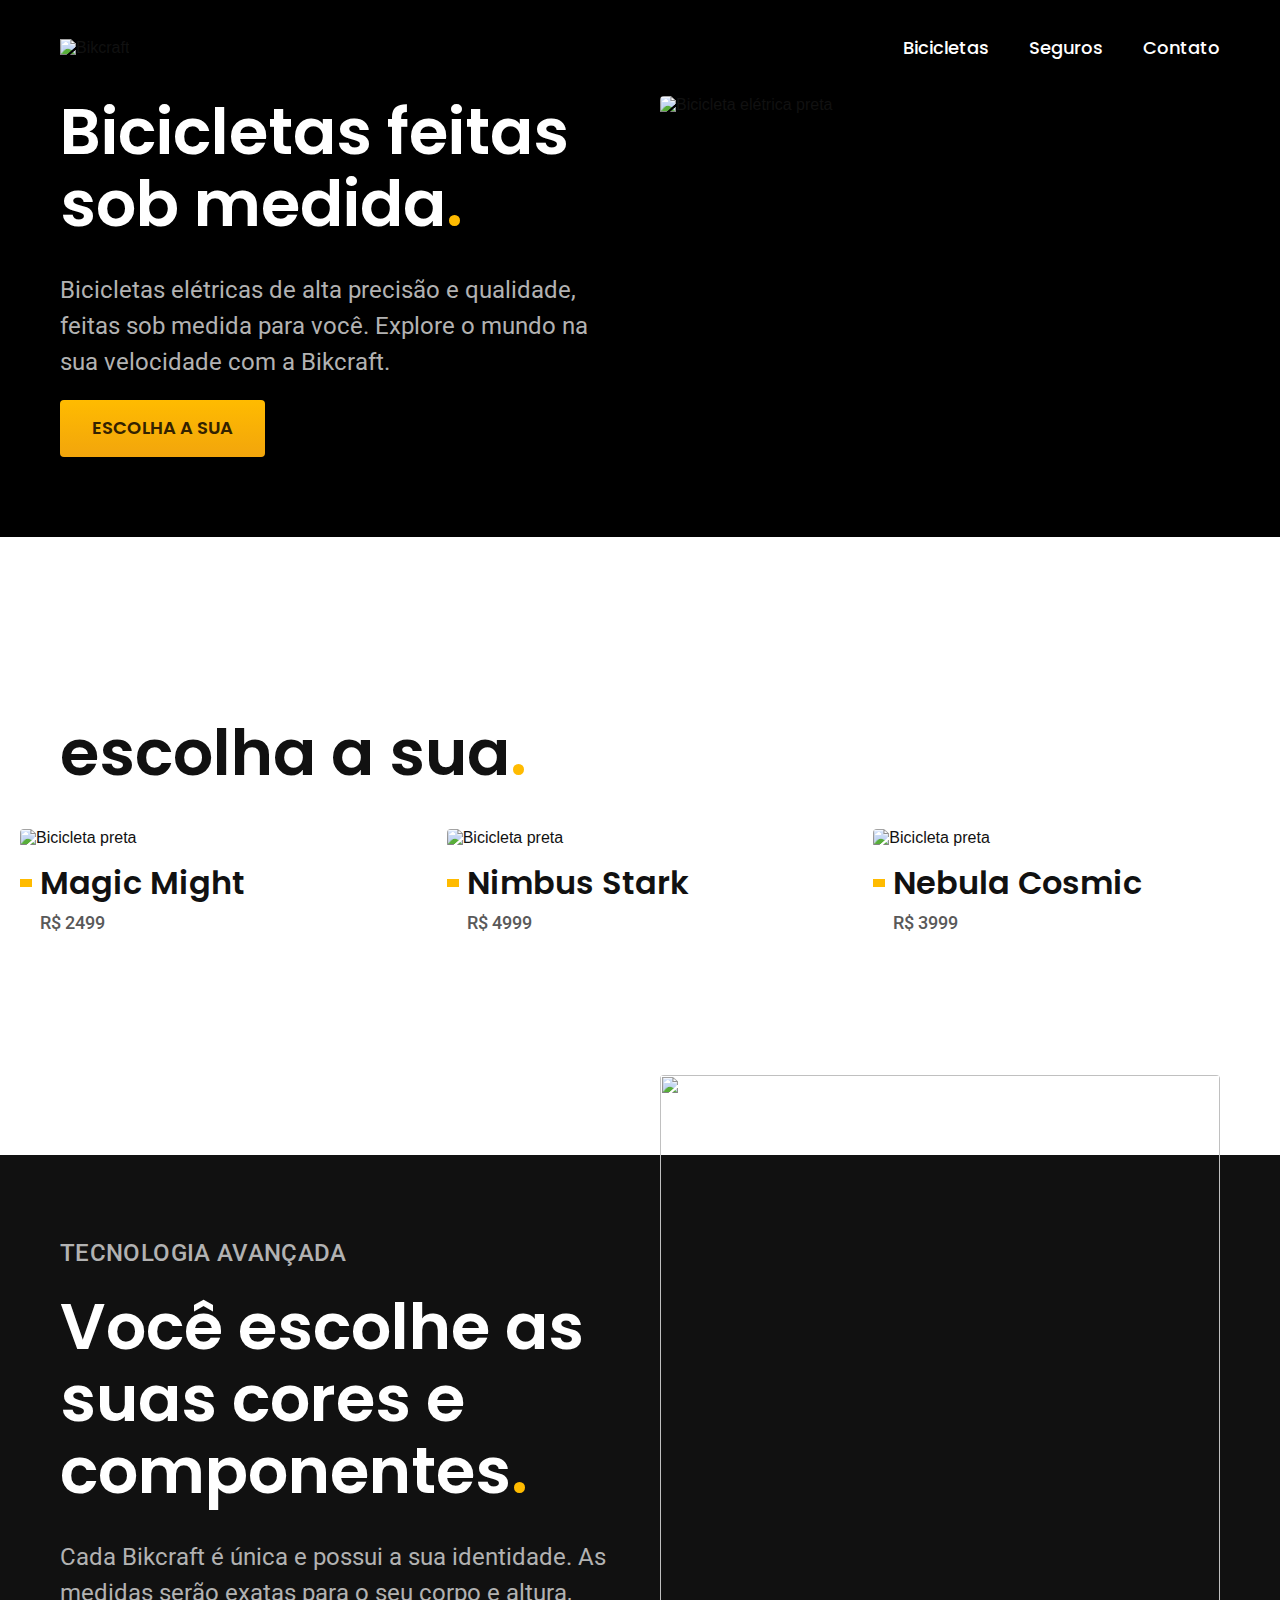
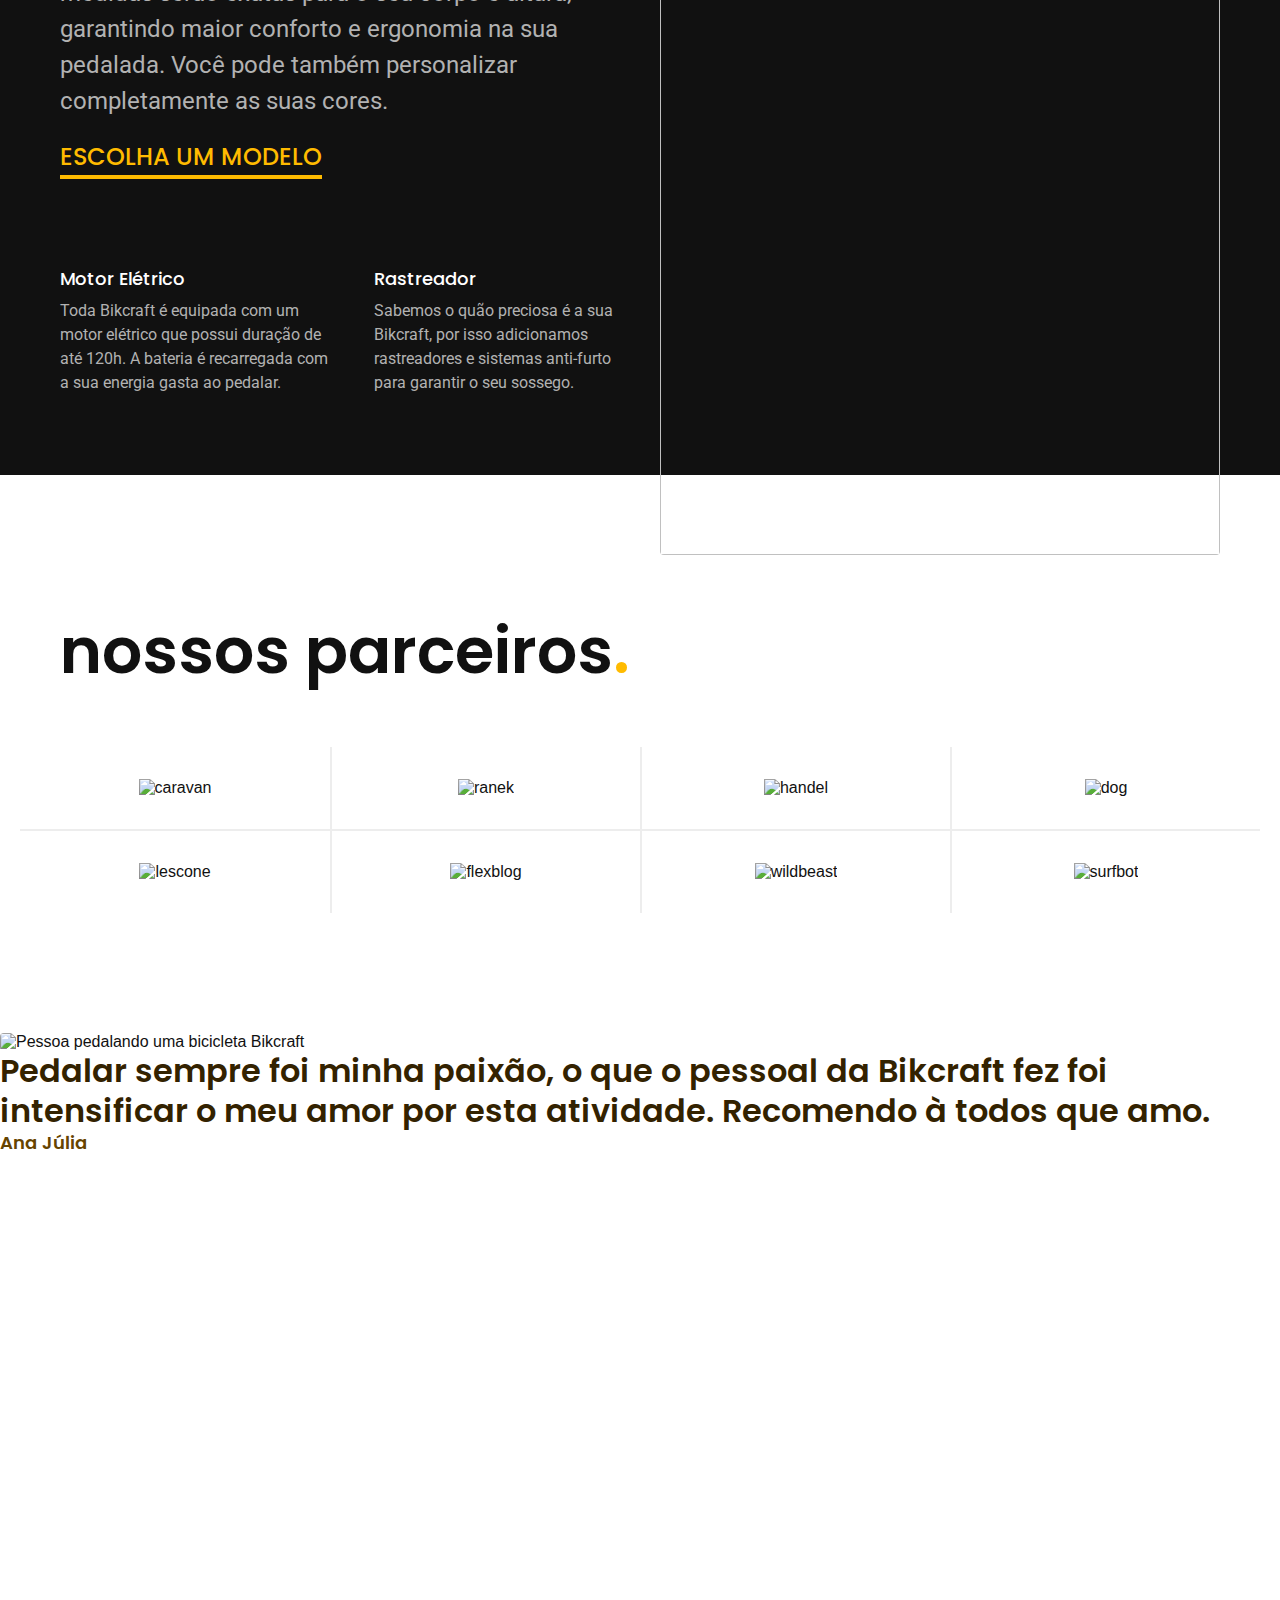
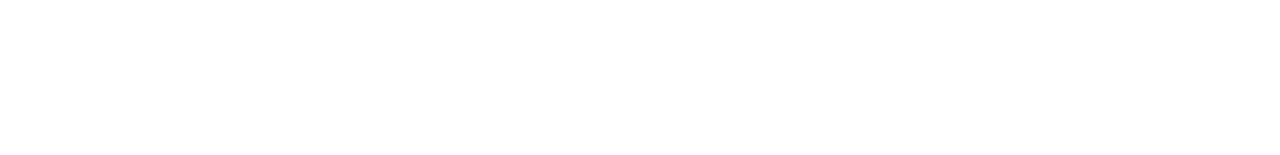
==== index.html @ cf9476d2 "commit inicial" ====
<!DOCTYPE html>
<html lang="pt-br">

<head>
  <meta charset="UTF-8">
  <meta name="viewport" content="width=device-width, initial-scale=1.0">
  <meta name="description" content="Bicicletas elétricas de alta precisão e qualidade,  feitas sob medida para o cliente. Explore o mundo na sua velocidade com a Bikcraft.">
  <title>Bikcraft - Bicicletas Elétricas</title>

  <link rel="stylesheet" href="./css/style.css">

  <link rel="preconnect" href="https://fonts.googleapis.com">
  <link rel="preconnect" href="https://fonts.gstatic.com" crossorigin>
  <link href="https://fonts.googleapis.com/css2?family=Merriweather:ital,wght@1,900&family=Poppins:wght@400;600&family=Roboto:wght@400;500&display=swap" rel="stylesheet">
</head>

<body>
  <header class="header-bg">
    <div class="header container">
      <a href="./">
        <img src="./img/bikcraft.svg" alt="Bikcraft">
      </a>
      <nav aria-label="primaria">
        <ul class="header-menu font-1-m cor-0">
          <li><a href="./bicicletas.html">Bicicletas</a></li>
          <li><a href="./seguros.html">Seguros</a></li>
          <li><a href="./contato.html">Contato</a></li>
        </ul>
      </nav>
    </div>
  </header>

  <main class="introducao-bg">
    <div class="introducao container">
      <div class="introducao-conteudo">
        <h1 class="font-1-xxl cor-0">Bicicletas feitas sob medida<span class="cor-p1">.</span></h1>
        <p class="font-2-l cor-5">Bicicletas elétricas de alta precisão e qualidade, feitas sob medida para você. Explore o mundo na sua velocidade com a Bikcraft.</p>
        <a class="botao" href="./bicicletas.html">Escolha a sua</a>
      </div>
      <div>
        <img src="./img/fotos/introducao.jpg" alt="Bicicleta elétrica preta">
      </div>
    </div>
  </main>

  <article class="bicicletas-lista">
    <h2 class="container font-1-xxl">escolha a sua<span class="cor-p1">.</span></h2>

    <ul>
      <li>
        <a href="./bicicletas/magic.html">
          <img src="./img/bicicletas/magic-home.jpg" alt="Bicicleta preta">
          <h3 class="font-1-xl">Magic Might</h3>
          <span class="font-2-m cor-8">R$ 2499</span>
        </a>
      </li>

      <li>
        <a href="./bicicletas/nimbus.html">
          <img src="./img/bicicletas/nimbus-home.jpg" alt="Bicicleta preta">
          <h3 class="font-1-xl">Nimbus Stark</h3>
          <span class="font-2-m cor-8">R$ 4999</span>
        </a>
      </li>

      <li>
        <a href="./bicicletas/nebula.html">
          <img src="./img/bicicletas/nebula-home.jpg" alt="Bicicleta preta">
          <h3 class="font-1-xl">Nebula Cosmic</h3>
          <span class="font-2-m cor-8">R$ 3999</span>
        </a>
      </li>
    </ul>
  </article>

  <article class="tecnologia-bg">
    <div class="tecnologia container">
      <div class="tecnologia-conteudo">
        <span class="font-2-l-b cor-5">Tecnologia Avançada</span>
        <h2 class="font-1-xxl cor-0">Você escolhe as suas cores e componentes<span class="cor-p1">.</span></h2>
        <p class="font-2-l cor-5">Cada Bikcraft é única e possui a sua identidade. As medidas serão exatas para o seu corpo e altura, garantindo maior conforto e ergonomia na sua pedalada. Você pode também personalizar completamente as suas cores.</p>
        <a class="link" href="./bicicletas.html">Escolha um modelo</a>
        <div class="tecnologia-vantagens">
          <div>
            <img src="./img/icones/eletrica.svg" alt="">
            <h3 class="font-1-m cor-0">Motor Elétrico</h3>
            <p class="font-2-s cor-5">Toda Bikcraft é equipada com um motor elétrico que possui duração de até 120h. A bateria é recarregada com a sua energia gasta ao pedalar.</p>
          </div>
          <div>
            <img src="./img/icones/rastreador.svg" alt="">
            <h3 class="font-1-m cor-0">Rastreador</h3>
            <p class="font-2-s cor-5">Sabemos o quão preciosa é a sua Bikcraft, por isso adicionamos rastreadores e sistemas anti-furto para garantir o seu sossego.</p>
          </div>
        </div>
      </div>
      <div class="tecnologia-imagem">
        <img src="./img/fotos/tecnologia.jpg" alt="">
      </div>
    </div>
  </article>

  <section class="parceiros" aria-label="Nossos Parceiros">
    <h2 class="container font-1-xxl">nossos parceiros<span class="cor-p1">.</span></h2>

    <ul>
      <li><img src="./img/parceiros/caravan.svg" alt="caravan"></li>
      <li><img src="./img/parceiros/ranek.svg" alt="ranek"></li>
      <li><img src="./img/parceiros/handel.svg" alt="handel"></li>
      <li><img src="./img/parceiros/dogs.svg" alt="dog"></li>
      <li><img src="./img/parceiros/lescone.svg" alt="lescone"></li>
      <li><img src="./img/parceiros/flexblog.svg" alt="flexblog"></li>
      <li><img src="./img/parceiros/wildbeast.svg" alt="wildbeast"></li>
      <li><img src="./img/parceiros/surfbot.svg" alt="surfbot"></li>
    </ul>
  </section>

  <section class="depoimento" aria-label="depoimento">
    <div>
      <img src="./img/fotos/depoimento.jpg" alt="Pessoa pedalando uma bicicleta Bikcraft">
    </div>
    <div class="depoimento-conteudo">
      <blockquote class="font-1-xl cor-p5">
        <p>Pedalar sempre foi minha paixão, o que o pessoal da Bikcraft fez foi intensificar o meu amor por esta atividade. Recomendo à todos que amo.</p>
      </blockquote>
      <span class="font-1-m-b cor-p4">Ana Júlia</span>

    </div>

  </section>
</body>

</html>
---- css/style.css ----
@import "./global/global.css";

@import "./global/header.css";

/* Utilidades */
@import "./utilidades/componentes.css";
@import "./utilidades/tipografia.css";
@import "./utilidades/cores.css";

/* Home */
@import "./home/introducao.css";
@import "./home/tecnologia.css";
@import "./home/parceiros.css";
@import "./home/depoimento.css";


@import "./bicicletas/bicicletas-lista.css";
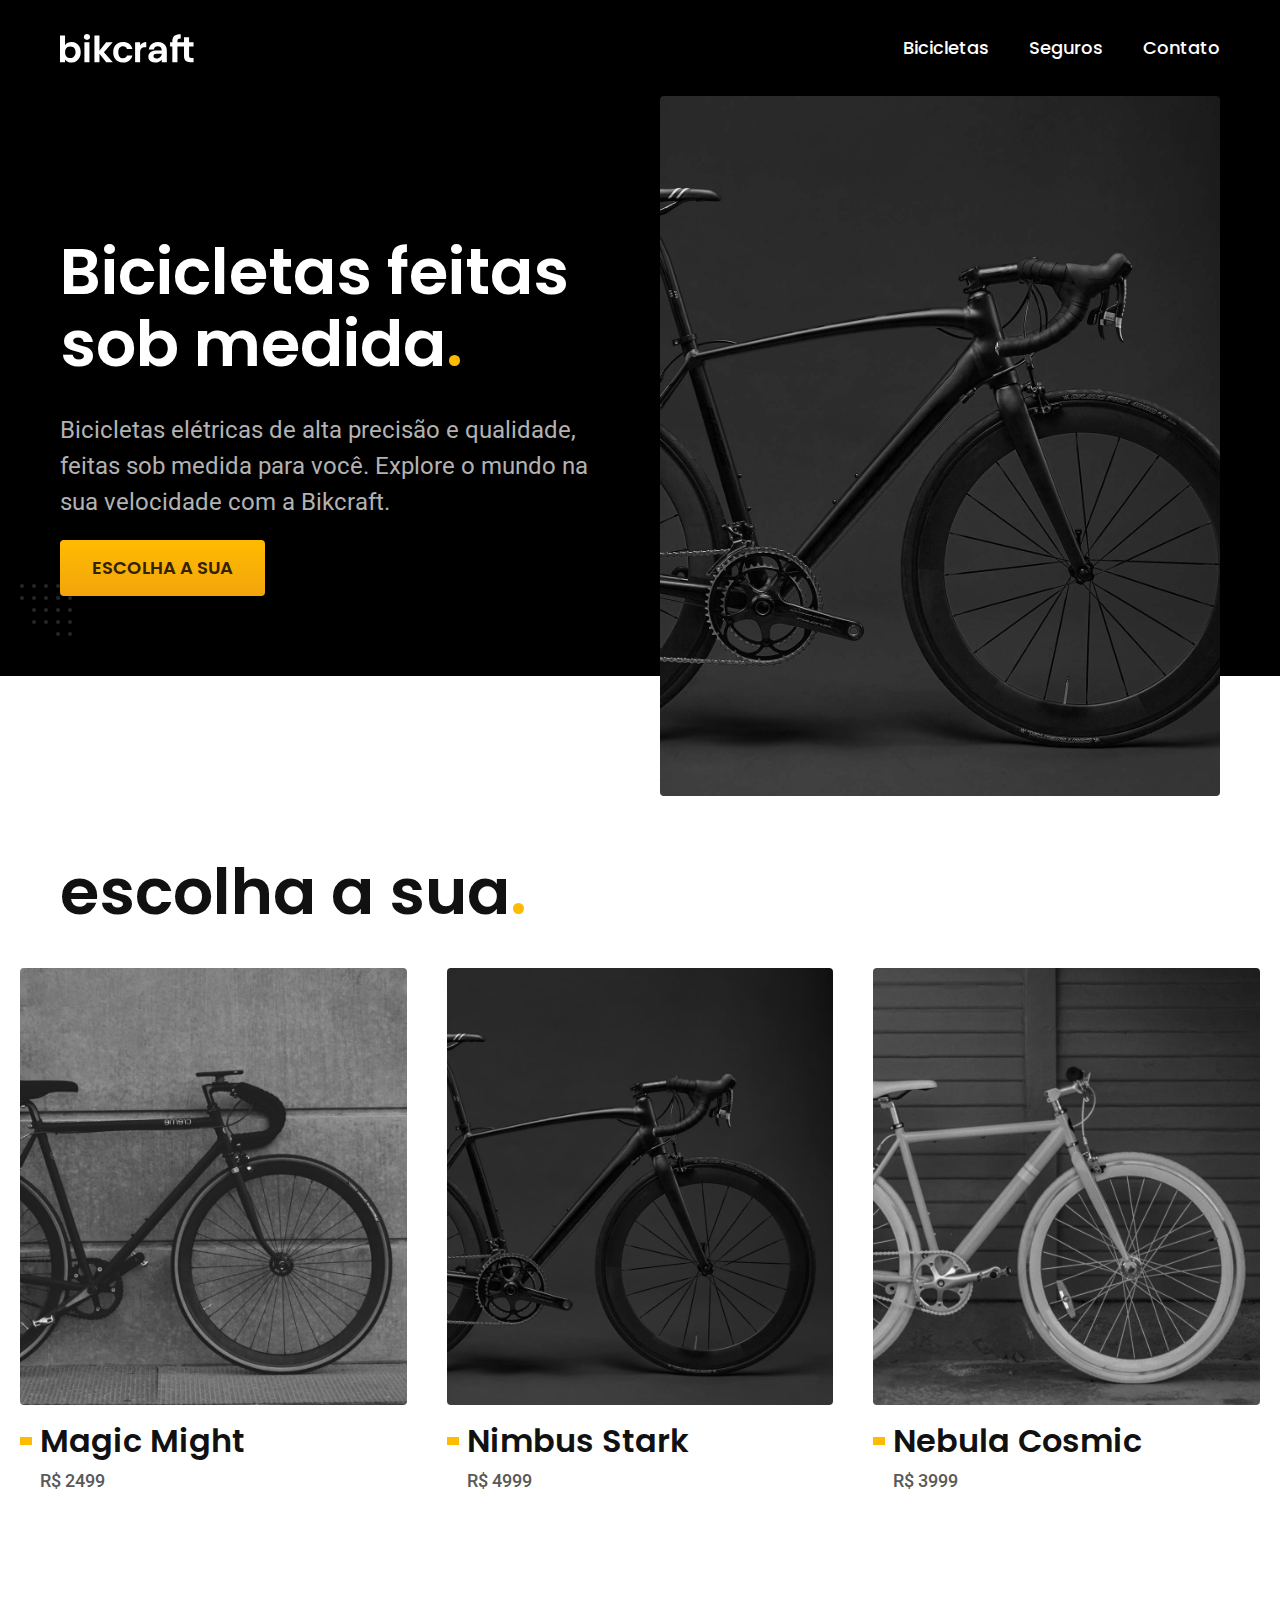
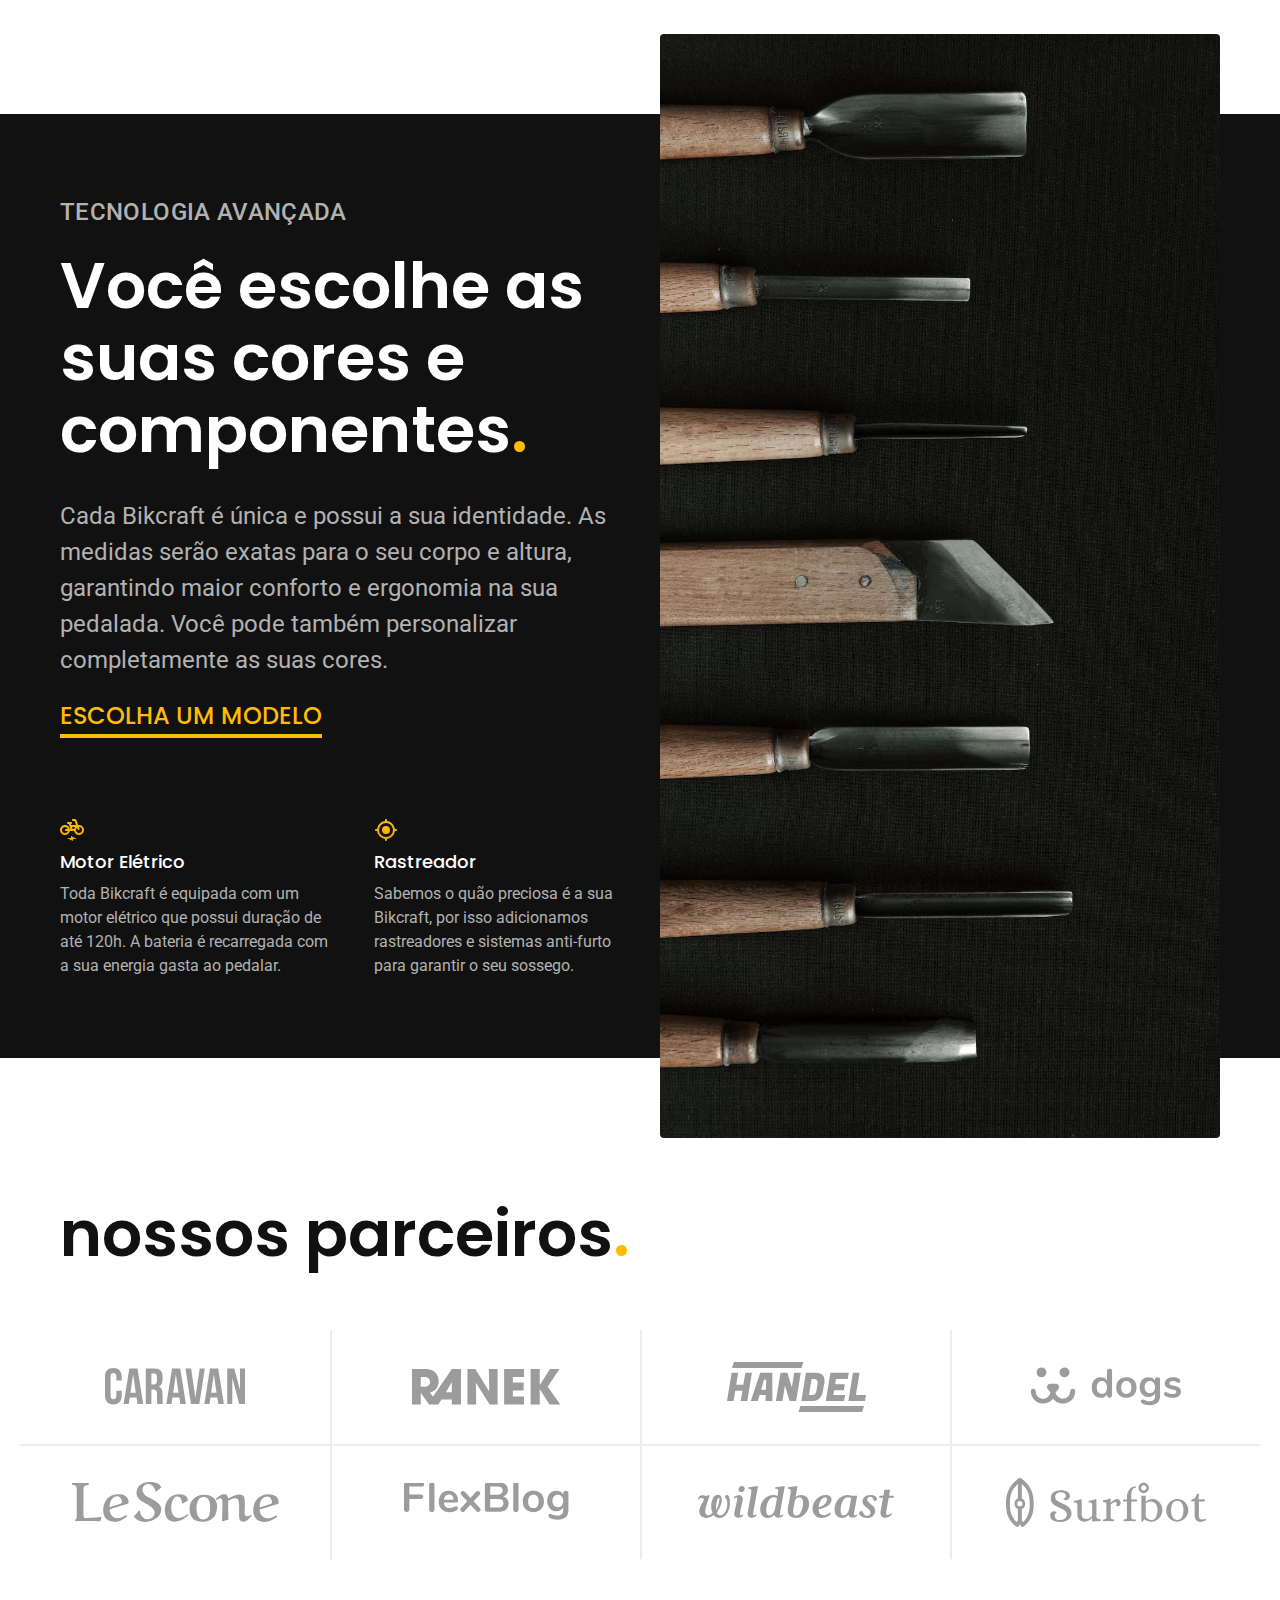
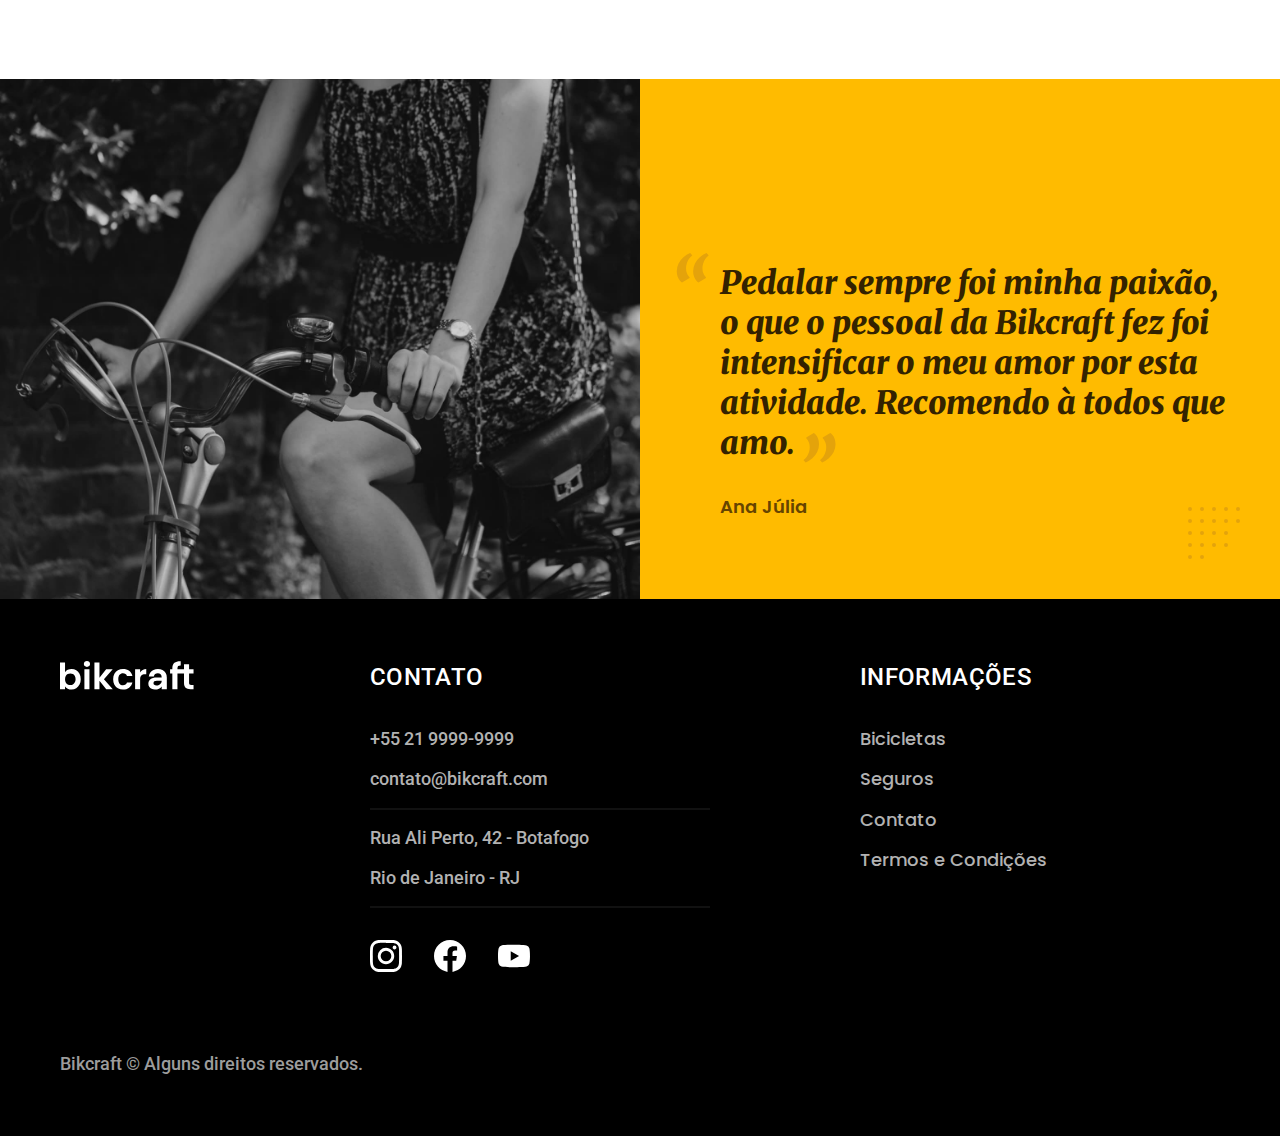
==== commit aabdb1ad: "pastas atualizadas" ====
--- a/index.html
+++ b/index.html
@@ -7,6 +7,8 @@
   <meta name="description" content="Bicicletas elétricas de alta precisão e qualidade,  feitas sob medida para o cliente. Explore o mundo na sua velocidade com a Bikcraft.">
   <title>Bikcraft - Bicicletas Elétricas</title>
 
+  <link rel="preload" href="./css/style.css" as="style">
+  <link rel="preload" href="./css/style.css" as="style">
   <link rel="stylesheet" href="./css/style.css">
 
   <link rel="preconnect" href="https://fonts.googleapis.com">
@@ -18,7 +20,7 @@
   <header class="header-bg">
     <div class="header container">
       <a href="./">
-        <img src="./img/bikcraft.svg" alt="Bikcraft">
+        <img src="./img/bikcraft.svg" width="136" height="32" alt="Bikcraft">
       </a>
       <nav aria-label="primaria">
         <ul class="header-menu font-1-m cor-0">
@@ -37,9 +39,10 @@
         <p class="font-2-l cor-5">Bicicletas elétricas de alta precisão e qualidade, feitas sob medida para você. Explore o mundo na sua velocidade com a Bikcraft.</p>
         <a class="botao" href="./bicicletas.html">Escolha a sua</a>
       </div>
-      <div>
-        <img src="./img/fotos/introducao.jpg" alt="Bicicleta elétrica preta">
-      </div>
+      <picture>
+        <source media="(max-width: 800px)" srcset="./img/bicicletas/nimbus.jpg">
+        <img src="./img/fotos/introducao.jpg" width="1280" height="1600" alt="Bicicleta elétrica preta">
+      </picture>
     </div>
   </main>
 
@@ -49,7 +52,7 @@
     <ul>
       <li>
         <a href="./bicicletas/magic.html">
-          <img src="./img/bicicletas/magic-home.jpg" alt="Bicicleta preta">
+          <img src="./img/bicicletas/magic-home.jpg" width="920" height="1040" alt="Bicicleta preta">
           <h3 class="font-1-xl">Magic Might</h3>
           <span class="font-2-m cor-8">R$ 2499</span>
         </a>
@@ -57,7 +60,7 @@
 
       <li>
         <a href="./bicicletas/nimbus.html">
-          <img src="./img/bicicletas/nimbus-home.jpg" alt="Bicicleta preta">
+          <img src="./img/bicicletas/nimbus-home.jpg" width="920" height="1040" alt="Bicicleta preta">
           <h3 class="font-1-xl">Nimbus Stark</h3>
           <span class="font-2-m cor-8">R$ 4999</span>
         </a>
@@ -65,7 +68,7 @@
 
       <li>
         <a href="./bicicletas/nebula.html">
-          <img src="./img/bicicletas/nebula-home.jpg" alt="Bicicleta preta">
+          <img src="./img/bicicletas/nebula-home.jpg" width="920" height="1040" alt="Bicicleta preta">
           <h3 class="font-1-xl">Nebula Cosmic</h3>
           <span class="font-2-m cor-8">R$ 3999</span>
         </a>
@@ -82,19 +85,19 @@
         <a class="link" href="./bicicletas.html">Escolha um modelo</a>
         <div class="tecnologia-vantagens">
           <div>
-            <img src="./img/icones/eletrica.svg" alt="">
+            <img src="./img/icones/eletrica.svg" width="24" height="24" alt="">
             <h3 class="font-1-m cor-0">Motor Elétrico</h3>
             <p class="font-2-s cor-5">Toda Bikcraft é equipada com um motor elétrico que possui duração de até 120h. A bateria é recarregada com a sua energia gasta ao pedalar.</p>
           </div>
           <div>
-            <img src="./img/icones/rastreador.svg" alt="">
+            <img src="./img/icones/rastreador.svg" width="24" height="24" alt="">
             <h3 class="font-1-m cor-0">Rastreador</h3>
             <p class="font-2-s cor-5">Sabemos o quão preciosa é a sua Bikcraft, por isso adicionamos rastreadores e sistemas anti-furto para garantir o seu sossego.</p>
           </div>
         </div>
       </div>
       <div class="tecnologia-imagem">
-        <img src="./img/fotos/tecnologia.jpg" alt="">
+        <img src="./img/fotos/tecnologia.jpg" width="1200" height="1920" alt="">
       </div>
     </div>
   </article>
@@ -103,20 +106,20 @@
     <h2 class="container font-1-xxl">nossos parceiros<span class="cor-p1">.</span></h2>
 
     <ul>
-      <li><img src="./img/parceiros/caravan.svg" alt="caravan"></li>
-      <li><img src="./img/parceiros/ranek.svg" alt="ranek"></li>
-      <li><img src="./img/parceiros/handel.svg" alt="handel"></li>
-      <li><img src="./img/parceiros/dogs.svg" alt="dog"></li>
-      <li><img src="./img/parceiros/lescone.svg" alt="lescone"></li>
-      <li><img src="./img/parceiros/flexblog.svg" alt="flexblog"></li>
-      <li><img src="./img/parceiros/wildbeast.svg" alt="wildbeast"></li>
-      <li><img src="./img/parceiros/surfbot.svg" alt="surfbot"></li>
+      <li><img src="./img/parceiros/caravan.svg" width="140" height="38" alt="caravan"></li>
+      <li><img src="./img/parceiros/ranek.svg" width="149" height="36" alt="ranek"></li>
+      <li><img src="./img/parceiros/handel.svg" width="139" height="50" alt="handel"></li>
+      <li><img src="./img/parceiros/dogs.svg" width="152" height="39" alt="dog"></li>
+      <li><img src="./img/parceiros/lescone.svg" width="208" height="41" alt="lescone"></li>
+      <li><img src="./img/parceiros/flexblog.svg" width="165" height="38" alt="flexblog"></li>
+      <li><img src="./img/parceiros/wildbeast.svg" width="196" height="34" alt="wildbeast"></li>
+      <li><img src="./img/parceiros/surfbot.svg" width="200" height="49" alt="surfbot"></li>
     </ul>
   </section>
 
   <section class="depoimento" aria-label="depoimento">
     <div>
-      <img src="./img/fotos/depoimento.jpg" alt="Pessoa pedalando uma bicicleta Bikcraft">
+      <img src="./img/fotos/depoimento.jpg" width="1560" height="1360" alt="Pessoa pedalando uma bicicleta Bikcraft">
     </div>
     <div class="depoimento-conteudo">
       <blockquote class="font-1-xl cor-p5">
@@ -127,6 +130,40 @@
     </div>
 
   </section>
+
+
+  <footer class="footer-bg">
+    <div class="footer container">
+      <img src="./img/bikcraft.svg" alt="Bikcraft" width="136" height="32">
+      <div class="footer-contato">
+        <h3 class="font-2-l-b cor-0">Contato</h3>
+        <ul class="font-2-m cor-5">
+          <li>+55 21 9999-9999</li>
+          <li>contato@bikcraft.com</li>
+          <li>Rua Ali Perto, 42 - Botafogo</li>
+          <li>Rio de Janeiro - RJ</li>
+        </ul>
+        <div class="footer-redes">
+          <a href="./"><img src="./img/redes/instagram.svg" alt="Instagram" width="32" height="32"></a>
+          <a href="./"><img src="./img/redes/facebook.svg" alt="Facebook" width="32" height="32"></a>
+          <a href="./"><img src="./img/redes/youtube.svg" alt="Youtube" width="32" height="32"></a>
+        </div>
+      </div>
+      <div class="footer-informacoes">
+        <h3 class="font-2-l-b cor-0">Informações</h3>
+        <nav>
+          <ul class="font-1-m cor-5">
+            <li><a href="./bicicletas.html">Bicicletas</a></li>
+            <li><a href="./seguros.html">Seguros</a></li>
+            <li><a href="./contato.html">Contato</a></li>
+            <li><a href="./termos.html">Termos e Condições</a></li>
+          </ul>
+        </nav>
+      </div>
+      <p class="font-2-m cor-6 footer-copy">Bikcraft © Alguns direitos reservados.</p>
+    </div>
+  </footer>
+
 </body>
 
 </html>--- a/css/style.css
+++ b/css/style.css
@@ -1,11 +1,14 @@
+/* Global */
+
 @import "./global/global.css";
-
 @import "./global/header.css";
+@import "./global/footer.css";
 
 /* Utilidades */
 @import "./utilidades/componentes.css";
 @import "./utilidades/tipografia.css";
 @import "./utilidades/cores.css";
+@import "./utilidades/formulario.css";
 
 /* Home */
 @import "./home/introducao.css";
@@ -13,5 +16,25 @@
 @import "./home/parceiros.css";
 @import "./home/depoimento.css";
 
+/* Bicicletas */
+@import "./bicicletas/bicicletas-lista.css";
+@import "./bicicletas/bicicletas.css";
 
-@import "./bicicletas/bicicletas-lista.css";
+/* Bicicleta */
+@import "./bicicleta/bicicleta.css";
+@import "./bicicleta/seguro.css";
+
+/* Seguros */
+@import "./seguros/seguros.css";
+@import "./seguros/vantagens.css";
+@import "./seguros/perguntas.css";
+
+/* Contato */
+@import "./contato/contato.css";
+@import "./contato/lojas.css";
+
+/* Orçamento */
+@import "./orcamento/orcamento.css";
+
+/* Termos */
+@import "./termos/termos.css";
--- a/css/style.css
+++ b/css/style.css
@@ -1,11 +1,14 @@
+/* Global */
+
 @import "./global/global.css";
-
 @import "./global/header.css";
+@import "./global/footer.css";
 
 /* Utilidades */
 @import "./utilidades/componentes.css";
 @import "./utilidades/tipografia.css";
 @import "./utilidades/cores.css";
+@import "./utilidades/formulario.css";
 
 /* Home */
 @import "./home/introducao.css";
@@ -13,5 +16,25 @@
 @import "./home/parceiros.css";
 @import "./home/depoimento.css";
 
+/* Bicicletas */
+@import "./bicicletas/bicicletas-lista.css";
+@import "./bicicletas/bicicletas.css";
 
-@import "./bicicletas/bicicletas-lista.css";
+/* Bicicleta */
+@import "./bicicleta/bicicleta.css";
+@import "./bicicleta/seguro.css";
+
+/* Seguros */
+@import "./seguros/seguros.css";
+@import "./seguros/vantagens.css";
+@import "./seguros/perguntas.css";
+
+/* Contato */
+@import "./contato/contato.css";
+@import "./contato/lojas.css";
+
+/* Orçamento */
+@import "./orcamento/orcamento.css";
+
+/* Termos */
+@import "./termos/termos.css";
--- a/css/style.css
+++ b/css/style.css
@@ -1,11 +1,14 @@
+/* Global */
+
 @import "./global/global.css";
-
 @import "./global/header.css";
+@import "./global/footer.css";
 
 /* Utilidades */
 @import "./utilidades/componentes.css";
 @import "./utilidades/tipografia.css";
 @import "./utilidades/cores.css";
+@import "./utilidades/formulario.css";
 
 /* Home */
 @import "./home/introducao.css";
@@ -13,5 +16,25 @@
 @import "./home/parceiros.css";
 @import "./home/depoimento.css";
 
+/* Bicicletas */
+@import "./bicicletas/bicicletas-lista.css";
+@import "./bicicletas/bicicletas.css";
 
-@import "./bicicletas/bicicletas-lista.css";
+/* Bicicleta */
+@import "./bicicleta/bicicleta.css";
+@import "./bicicleta/seguro.css";
+
+/* Seguros */
+@import "./seguros/seguros.css";
+@import "./seguros/vantagens.css";
+@import "./seguros/perguntas.css";
+
+/* Contato */
+@import "./contato/contato.css";
+@import "./contato/lojas.css";
+
+/* Orçamento */
+@import "./orcamento/orcamento.css";
+
+/* Termos */
+@import "./termos/termos.css";
